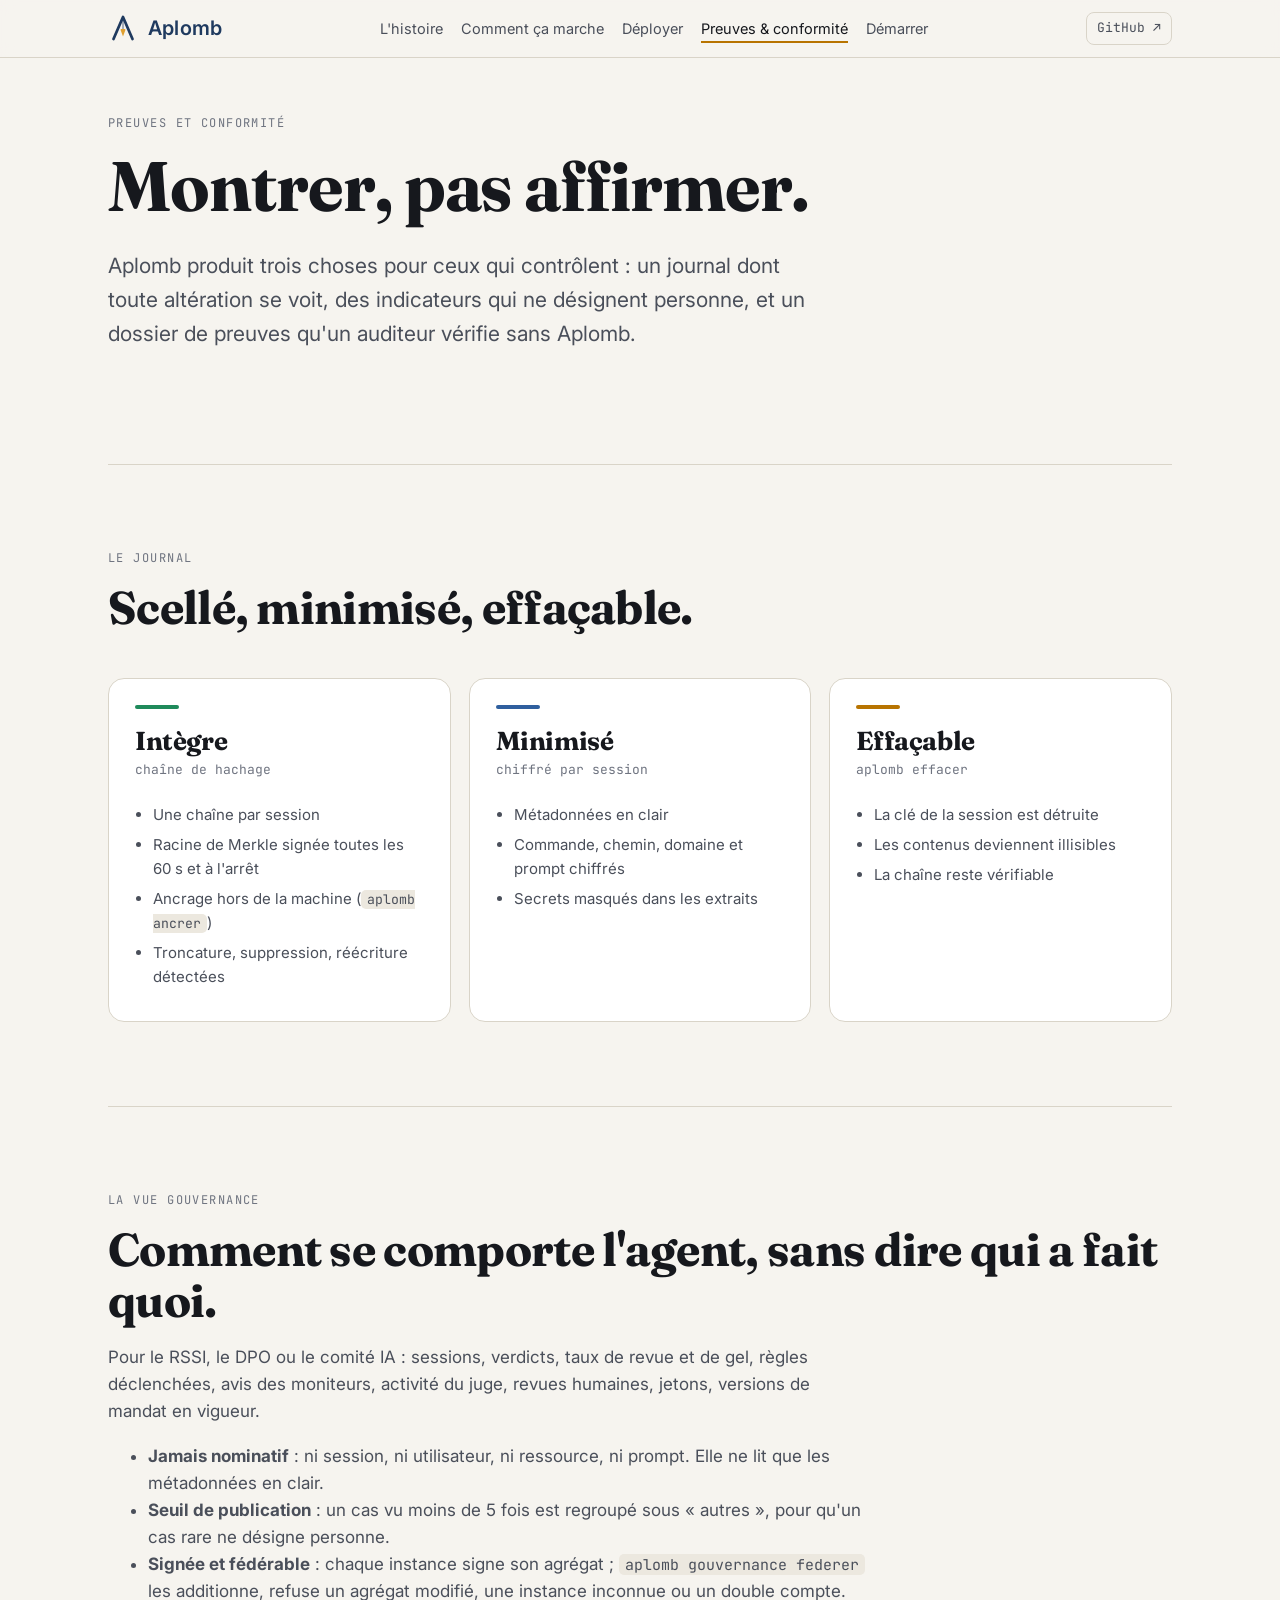
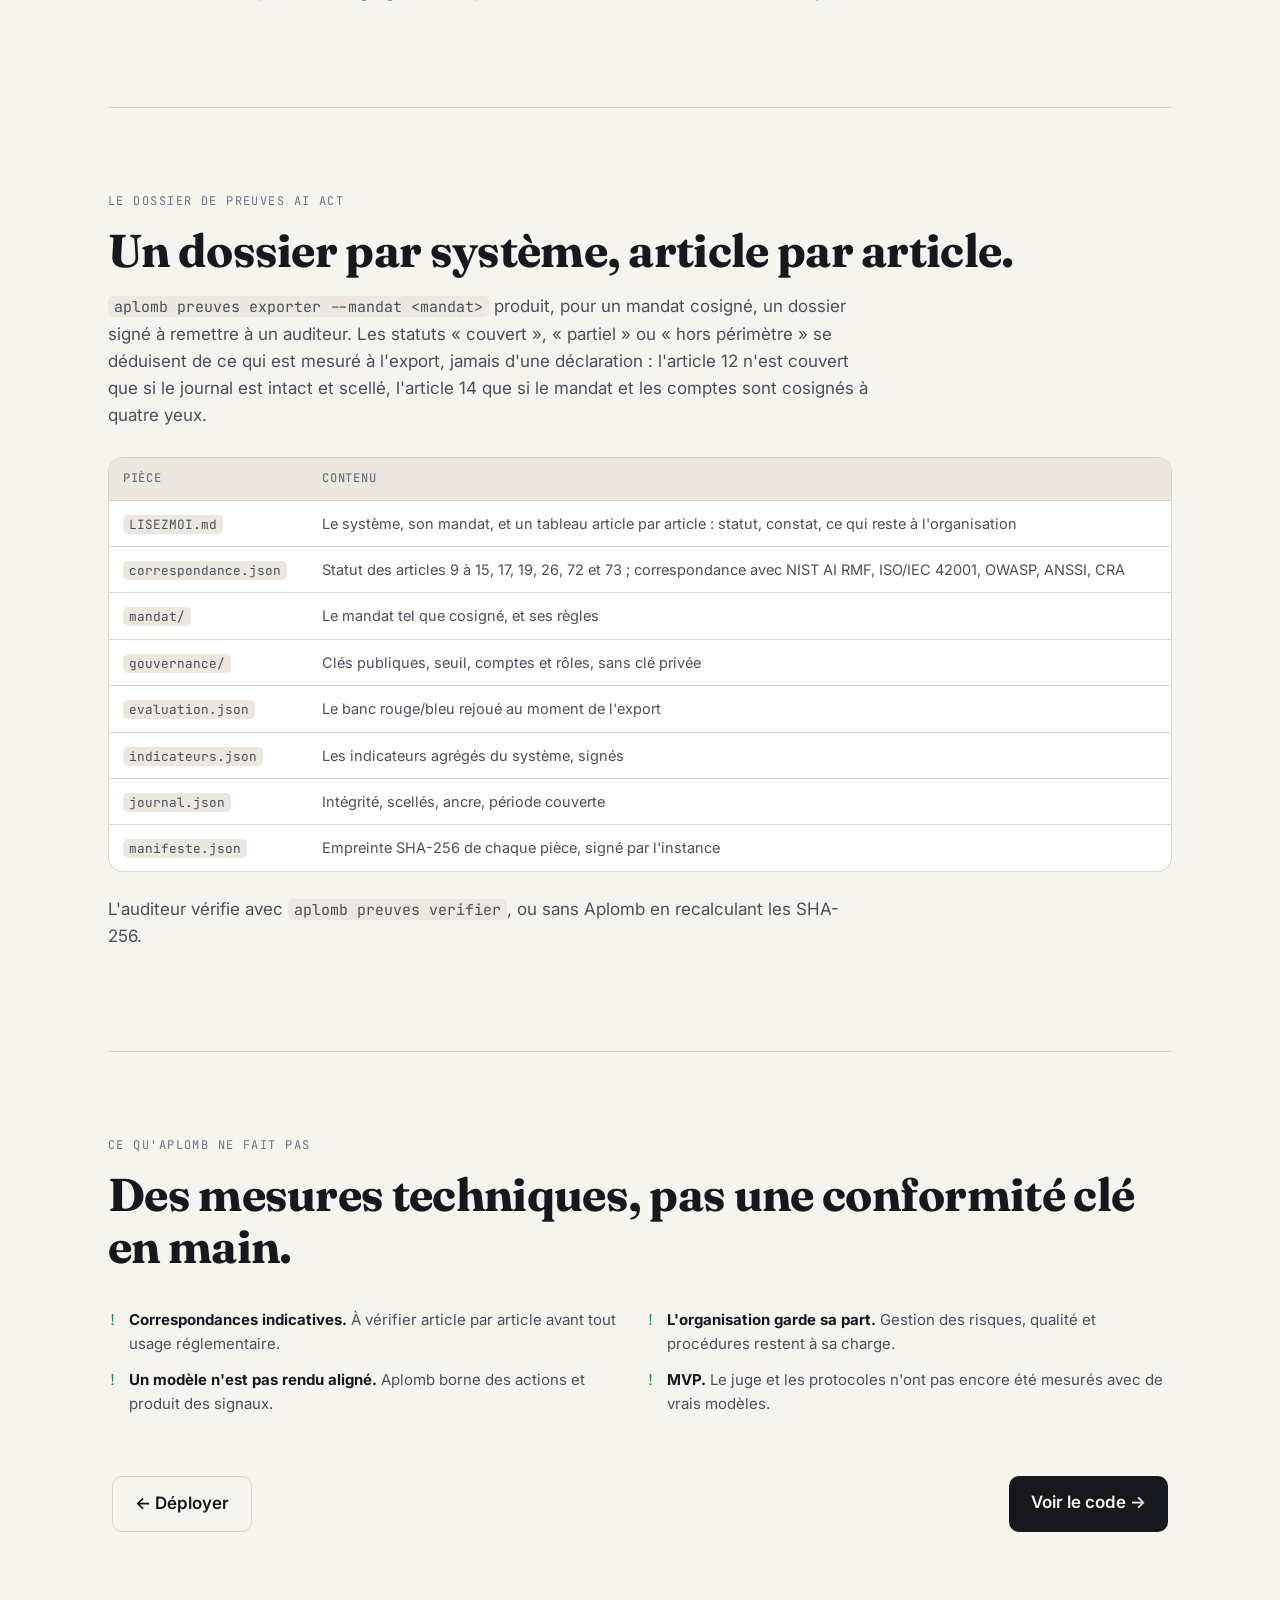
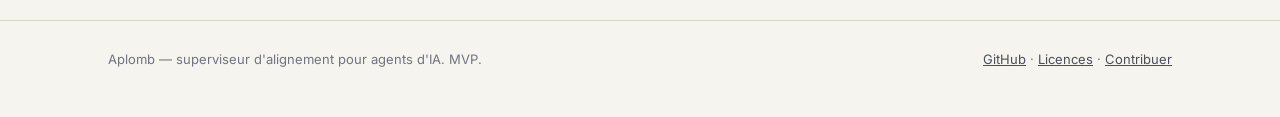
==== site/conformite.html @ 59f0d578 "Site de présentation (GitHub Pages) Quatre pages dans site/ : l'histoire, comment ça marche, déploye" ====
<!doctype html>
<html lang="fr">
<head>
<meta charset="utf-8">
<meta name="viewport" content="width=device-width, initial-scale=1">
<title>Preuves et conformité</title>
<meta name="description" content="Journal scellé, vue gouvernance fédérée et dossier de preuves AI Act signé : ce qu'Aplomb remet à ceux qui contrôlent.">
<link rel="icon" href="assets/aplomb.svg" type="image/svg+xml">
<link rel="preconnect" href="https://fonts.googleapis.com">
<link href="https://fonts.googleapis.com/css2?family=Fraunces:opsz,wght@9..144,500;9..144,700&family=Inter:wght@400;500;600&family=JetBrains+Mono:wght@400;500&display=swap" rel="stylesheet">
<link rel="stylesheet" href="assets/style.css">
</head>
<body>

<header class="top"><div class="wrap">
<nav class="top" aria-label="Navigation principale">
  <a class="logo" href="index.html"><img src="assets/aplomb.svg" alt="">Aplomb</a>
  <ul>
    <li><a href="index.html">L'histoire</a></li>
    <li><a href="fonctionnement.html">Comment ça marche</a></li>
    <li><a href="deployer.html">Déployer</a></li>
    <li><a href="conformite.html" aria-current="page">Preuves &amp; conformité</a></li>
    <li><a href="deployer.html#demarrer">Démarrer</a></li>
  </ul>
  <a class="gh" href="https://github.com/bdudout/aplomb">GitHub ↗</a>
</nav>
</div></header>

<div class="wrap">

<section class="hero">
  <div class="kicker">Preuves et conformité</div>
  <h1>Montrer, pas affirmer.</h1>
  <p class="lead" style="margin-top:24px">Aplomb produit trois choses pour ceux qui contrôlent : un journal dont toute altération se voit, des indicateurs qui ne désignent personne, et un dossier de preuves qu'un auditeur vérifie sans Aplomb.</p>
</section>

<section id="journal">
  <div class="kicker">Le journal</div>
  <h2>Scellé, minimisé, effaçable.</h2>
  <div class="acts">
    <div class="act">
      <div class="bar" style="background:var(--prv)"></div>
      <h3>Intègre</h3>
      <div class="sub">chaîne de hachage</div>
      <ul>
        <li>Une chaîne par session</li>
        <li>Racine de Merkle signée toutes les 60 s et à l'arrêt</li>
        <li>Ancrage hors de la machine (<code>aplomb ancrer</code>)</li>
        <li>Troncature, suppression, réécriture détectées</li>
      </ul>
    </div>
    <div class="act">
      <div class="bar" style="background:var(--dec)"></div>
      <h3>Minimisé</h3>
      <div class="sub">chiffré par session</div>
      <ul>
        <li>Métadonnées en clair</li>
        <li>Commande, chemin, domaine et prompt chiffrés</li>
        <li>Secrets masqués dans les extraits</li>
      </ul>
    </div>
    <div class="act">
      <div class="bar" style="background:var(--mon)"></div>
      <h3>Effaçable</h3>
      <div class="sub">aplomb effacer</div>
      <ul>
        <li>La clé de la session est détruite</li>
        <li>Les contenus deviennent illisibles</li>
        <li>La chaîne reste vérifiable</li>
      </ul>
    </div>
  </div>
</section>

<section id="gouvernance">
  <div class="kicker">La vue gouvernance</div>
  <h2>Comment se comporte l'agent, sans dire qui a fait quoi.</h2>
  <div class="prose">
    <p>Pour le RSSI, le DPO ou le comité IA : sessions, verdicts, taux de revue et de gel, règles déclenchées, avis des moniteurs, activité du juge, revues humaines, jetons, versions de mandat en vigueur.</p>
    <ul>
      <li><b>Jamais nominatif</b> : ni session, ni utilisateur, ni ressource, ni prompt. Elle ne lit que les métadonnées en clair.</li>
      <li><b>Seuil de publication</b> : un cas vu moins de 5 fois est regroupé sous « autres », pour qu'un cas rare ne désigne personne.</li>
      <li><b>Signée et fédérable</b> : chaque instance signe son agrégat ; <code>aplomb gouvernance federer</code> les additionne, refuse un agrégat modifié, une instance inconnue ou un double compte.</li>
    </ul>
  </div>
</section>

<section id="preuves">
  <div class="kicker">Le dossier de preuves AI Act</div>
  <h2>Un dossier par système, article par article.</h2>
  <div class="prose">
    <p><code>aplomb preuves exporter --mandat &lt;mandat&gt;</code> produit, pour un mandat cosigné, un dossier signé à remettre à un auditeur. Les statuts « couvert », « partiel » ou « hors périmètre » se déduisent de ce qui est mesuré à l'export, jamais d'une déclaration : l'article 12 n'est couvert que si le journal est intact et scellé, l'article 14 que si le mandat et les comptes sont cosignés à quatre yeux.</p>
  </div>
  <div class="table-wrap">
    <table>
      <thead><tr><th>Pièce</th><th>Contenu</th></tr></thead>
      <tbody>
        <tr><td><code>LISEZMOI.md</code></td><td>Le système, son mandat, et un tableau article par article : statut, constat, ce qui reste à l'organisation</td></tr>
        <tr><td><code>correspondance.json</code></td><td>Statut des articles 9 à 15, 17, 19, 26, 72 et 73 ; correspondance avec NIST AI RMF, ISO/IEC 42001, OWASP, ANSSI, CRA</td></tr>
        <tr><td><code>mandat/</code></td><td>Le mandat tel que cosigné, et ses règles</td></tr>
        <tr><td><code>gouvernance/</code></td><td>Clés publiques, seuil, comptes et rôles, sans clé privée</td></tr>
        <tr><td><code>evaluation.json</code></td><td>Le banc rouge/bleu rejoué au moment de l'export</td></tr>
        <tr><td><code>indicateurs.json</code></td><td>Les indicateurs agrégés du système, signés</td></tr>
        <tr><td><code>journal.json</code></td><td>Intégrité, scellés, ancre, période couverte</td></tr>
        <tr><td><code>manifeste.json</code></td><td>Empreinte SHA-256 de chaque pièce, signé par l'instance</td></tr>
      </tbody>
    </table>
  </div>
  <div class="prose" style="margin-top:24px">
    <p>L'auditeur vérifie avec <code>aplomb preuves verifier</code>, ou sans Aplomb en recalculant les SHA-256.</p>
  </div>
</section>

<section id="limites">
  <div class="kicker">Ce qu'Aplomb ne fait pas</div>
  <h2>Des mesures techniques, pas une conformité clé en main.</h2>
  <div class="promise">
    <div><span class="x">!</span><span><b>Correspondances indicatives.</b> À vérifier article par article avant tout usage réglementaire.</span></div>
    <div><span class="x">!</span><span><b>L'organisation garde sa part.</b> Gestion des risques, qualité et procédures restent à sa charge.</span></div>
    <div><span class="x">!</span><span><b>Un modèle n'est pas rendu aligné.</b> Aplomb borne des actions et produit des signaux.</span></div>
    <div><span class="x">!</span><span><b>MVP.</b> Le juge et les protocoles n'ont pas encore été mesurés avec de vrais modèles.</span></div>
  </div>
  <div class="next">
    <a class="btn ghost" href="deployer.html">← Déployer</a>
    <a class="btn" href="https://github.com/bdudout/aplomb">Voir le code →</a>
  </div>
</section>
</div>

<footer>
  <div class="wrap cols">
    <span>Aplomb — superviseur d'alignement pour agents d'IA. MVP.</span>
    <span><a href="https://github.com/bdudout/aplomb">GitHub</a> · <a href="https://github.com/bdudout/aplomb/blob/main/LICENSE">Licences</a> · <a href="https://github.com/bdudout/aplomb/blob/main/CONTRIBUTING.md">Contribuer</a></span>
  </div>
</footer>
</body>
</html>
---- site/assets/style.css ----
/* Aplomb — site de présentation. Dérivé de la maquette storytelling LLMiddler. */
:root{
  --bg:#f6f4ef; --bg-2:#ece8df; --ink:#16181d; --ink-2:#4a4f5a; --ink-3:#6f7480;
  --line:#d9d4c8; --card:#ffffff; --navy:#1f3a5f;
  --dec:#2f5f9e; --mon:#b87400; --prv:#1f8a5b; --stop:#c8372d;
  --dec-bg:#e4ecf7; --mon-bg:#fbf0dc; --prv-bg:#e1f3ea; --stop-bg:#fbe5e3;
  --mono:"JetBrains Mono",ui-monospace,monospace;
  --serif:"Fraunces",Georgia,serif;
  --sans:"Inter",system-ui,sans-serif;
}
@media (prefers-color-scheme: dark){
  :root:not([data-theme="light"]){
    --bg:#111317; --bg-2:#181b21; --ink:#eceae4; --ink-2:#b4b7bf; --ink-3:#8b909a;
    --line:#2a2e36; --card:#1a1d23; --navy:#e8eef6;
    --dec:#86aef0; --mon:#f0b14a; --prv:#5ccf98; --stop:#ff7a6e;
    --dec-bg:#1b2840; --mon-bg:#33280f; --prv-bg:#13301f; --stop-bg:#3a1a17;
  }
}
:root[data-theme="dark"]{
  --bg:#111317; --bg-2:#181b21; --ink:#eceae4; --ink-2:#b4b7bf; --ink-3:#8b909a;
  --line:#2a2e36; --card:#1a1d23; --navy:#e8eef6;
  --dec:#86aef0; --mon:#f0b14a; --prv:#5ccf98; --stop:#ff7a6e;
  --dec-bg:#1b2840; --mon-bg:#33280f; --prv-bg:#13301f; --stop-bg:#3a1a17;
}
*{box-sizing:border-box}
html{scroll-behavior:smooth}
body{margin:0;background:var(--bg);color:var(--ink);font:400 17px/1.6 var(--sans);-webkit-font-smoothing:antialiased}
a{color:inherit}
code{font-family:var(--mono);font-size:.88em;background:var(--bg-2);padding:1px 6px;border-radius:5px}
pre{font-family:var(--mono);font-size:13.5px;line-height:1.55;background:var(--card);border:1px solid var(--line);border-radius:12px;padding:16px 18px;overflow-x:auto;margin:16px 0}
pre code{background:none;padding:0}
.wrap{max-width:1120px;margin:0 auto;padding:0 16px}
@media(min-width:760px){.wrap{padding:0 28px}}

/* navigation */
header.top{position:sticky;top:0;z-index:10;background:color-mix(in srgb,var(--bg) 92%,transparent);backdrop-filter:blur(8px);border-bottom:1px solid var(--line)}
nav.top{display:flex;justify-content:space-between;align-items:center;gap:16px;padding:12px 0;flex-wrap:wrap}
.logo{display:flex;align-items:center;gap:10px;text-decoration:none;font:600 20px var(--sans);letter-spacing:.01em;color:var(--navy)}
.logo img{width:30px;height:30px}
nav.top ul{display:flex;gap:4px 18px;list-style:none;margin:0;padding:0;font-size:14.5px;color:var(--ink-2);flex-wrap:wrap}
nav.top ul a{text-decoration:none;padding:4px 0;border-bottom:2px solid transparent}
nav.top ul a:hover{color:var(--ink)}
nav.top ul a[aria-current="page"]{color:var(--ink);border-bottom-color:var(--mon)}
nav.top .gh{font-family:var(--mono);font-size:13px;border:1px solid var(--line);border-radius:8px;padding:5px 10px;text-decoration:none;color:var(--ink-2)}
@media(max-width:719px){nav.top ul{order:3;width:100%;overflow-x:auto;flex-wrap:nowrap;padding-bottom:2px;scrollbar-width:none}nav.top ul::-webkit-scrollbar{display:none}nav.top ul li{flex:none}}

h1,h2,h3{font-family:var(--serif);font-weight:700;letter-spacing:-.015em;line-height:1.12;margin:0}
h1{font-size:clamp(36px,6.2vw,70px)}
h2{font-size:clamp(28px,4.2vw,46px)}
h3{font-size:21px}
.kicker{font-family:var(--mono);font-size:12px;letter-spacing:.12em;text-transform:uppercase;color:var(--ink-3);margin-bottom:14px}
.lead{font-size:clamp(18px,2.1vw,21px);color:var(--ink-2);max-width:700px}
section{padding:84px 0;border-top:1px solid var(--line)}
section.hero{border-top:0;padding:56px 0 80px}
.prose{max-width:760px}
.prose p,.prose li{color:var(--ink-2)}
.prose h3{margin:36px 0 8px}

/* hero */
.hero .time{font-family:var(--mono);color:var(--ink-3);font-size:14px;margin-bottom:22px}
.hero h1 em{font-style:normal;background:linear-gradient(transparent 62%, var(--mon-bg) 62%)}
.hero .lead{margin:26px 0 34px}
.verbs{display:flex;flex-wrap:wrap;gap:10px}
.verb{font-family:var(--mono);font-size:14px;padding:8px 14px;border-radius:999px;border:1px solid var(--line);background:var(--card)}
.verb i{font-style:normal;display:inline-block;width:8px;height:8px;border-radius:50%;margin-right:8px;vertical-align:1px}

/* chapitres */
.chapter{display:grid;gap:40px}
@media(min-width:860px){.chapter{grid-template-columns:1fr 1.05fr;align-items:start}}
.chapter p{color:var(--ink-2);margin:18px 0 0}
.chapter .punch{font-family:var(--serif);font-size:24px;color:var(--ink);line-height:1.3;margin-top:26px}
.quote-stack{display:grid;gap:14px}
.persona{background:var(--card);border:1px solid var(--line);border-radius:14px;padding:20px 22px}
.persona .who{font-family:var(--mono);font-size:12px;color:var(--ink-3);text-transform:uppercase;letter-spacing:.08em}
.persona .q{font-family:var(--serif);font-size:20px;margin:6px 0 8px;line-height:1.3}
.persona .a{font-size:15px;color:var(--ink-2)}

/* démo */
.demo{margin-top:40px;background:var(--card);border:1px solid var(--line);border-radius:18px;overflow:hidden}
.demo-head{display:flex;justify-content:space-between;align-items:center;gap:12px;flex-wrap:wrap;padding:14px 18px;border-bottom:1px solid var(--line)}
.demo-title{font-family:var(--mono);font-size:13px;color:var(--ink-2)}
.lenses{display:flex;gap:6px;flex-wrap:wrap}
.lens{font:500 14px var(--sans);border:1px solid var(--line);background:var(--bg);color:var(--ink-2);padding:7px 14px;border-radius:999px;cursor:pointer}
.lens[aria-pressed="true"]{background:var(--ink);color:var(--bg);border-color:var(--ink)}
.lens-note{padding:12px 18px;font-size:14.5px;color:var(--ink-2);background:var(--bg-2);border-bottom:1px solid var(--line)}
.trace{list-style:none;margin:0;padding:0}
.ev{display:grid;grid-template-columns:72px 1fr;gap:4px 16px;padding:14px 18px;border-bottom:1px solid var(--line);transition:opacity .3s}
.ev:last-child{border-bottom:0}
.ev.off{opacity:.15}
.ev .t{font-family:var(--mono);font-size:12.5px;color:var(--ink-3);padding-top:2px}
.ev .raw{font-family:var(--mono);font-size:13.5px;overflow-wrap:anywhere}
.ev .raw .k{color:var(--dec);font-weight:500}
.ev .note{grid-column:2;display:none;font-size:14.5px;color:var(--ink-2);border-radius:8px;padding:8px 12px;margin-top:6px}
.ev .note .tag{font-family:var(--mono);font-size:11px;text-transform:uppercase;letter-spacing:.06em;margin-right:10px;font-weight:500}
.ev .note.allow{background:var(--prv-bg)} .ev .note.allow .tag{color:var(--prv)}
.ev .note.review{background:var(--mon-bg)} .ev .note.review .tag{color:var(--mon)}
.ev .note.deny{background:var(--stop-bg)} .ev .note.deny .tag{color:var(--stop)}
.ev .note.gel{background:var(--ink);color:var(--bg)} .ev .note.gel .tag{color:var(--bg)}
.ev .note.info{background:var(--dec-bg)} .ev .note.info .tag{color:var(--dec)}
.demo[data-lens="decide"] .note[data-l="decide"],
.demo[data-lens="watch"] .note[data-l="watch"],
.demo[data-lens="prove"] .note[data-l="prove"]{display:block}
@media(max-width:520px){.ev{grid-template-columns:1fr}.ev .note{grid-column:1}}
.demo-foot{display:flex;justify-content:space-between;gap:12px;flex-wrap:wrap;padding:12px 18px;border-top:1px solid var(--line);font-size:13px;color:var(--ink-3)}
.demo-foot button{font:500 13px var(--sans);background:none;border:1px solid var(--line);border-radius:8px;padding:6px 12px;color:var(--ink-2);cursor:pointer}

/* verdicts */
.verdicts{display:grid;gap:12px;margin-top:40px}
@media(min-width:760px){.verdicts{grid-template-columns:repeat(4,1fr)}}
.vd{border-radius:14px;padding:18px;border:1px solid var(--line);background:var(--card)}
.vd b{font-family:var(--mono);font-size:14px;display:inline-block;padding:3px 10px;border-radius:6px;margin-bottom:10px}
.vd p{margin:0;font-size:14.5px;color:var(--ink-2)}
.vd.allow b{background:var(--prv-bg);color:var(--prv)}
.vd.review b{background:var(--mon-bg);color:var(--mon)}
.vd.deny b{background:var(--stop-bg);color:var(--stop)}
.vd.gel b{background:var(--ink);color:var(--bg)}
.arrow{font-family:var(--mono);font-size:13px;color:var(--ink-3);margin-top:12px;text-align:center}

/* modules / actes */
.acts{display:grid;gap:18px;margin-top:44px}
@media(min-width:860px){.acts{grid-template-columns:repeat(3,1fr)}}
.act{border-radius:16px;padding:26px;border:1px solid var(--line);background:var(--card);display:flex;flex-direction:column}
.act .bar{height:4px;border-radius:2px;width:44px;margin-bottom:18px}
.act h3{font-size:26px}
.act .sub{color:var(--ink-3);font-family:var(--mono);font-size:13px;margin:4px 0 16px}
.act ul{margin:0;padding-left:18px;color:var(--ink-2);font-size:15px}
.act li{margin:6px 0}
.act .proof{margin-top:auto;padding-top:18px;font-size:13px;color:var(--ink-3)}
.act a.more{margin-top:14px;font-size:14px;font-weight:500;text-decoration:none;color:var(--dec)}

/* règle */
.rule{margin-top:44px;display:grid;gap:14px}
@media(min-width:760px){.rule{grid-template-columns:1fr 1fr}}
.rule .box{border-radius:14px;padding:22px;border:1px solid var(--line);background:var(--card)}
.rule .box h3{font-size:19px;margin-bottom:6px}
.rule .box p{margin:0;color:var(--ink-2);font-size:15px}
.rule .eq{grid-column:1/-1;text-align:center;font-family:var(--serif);font-size:clamp(20px,2.6vw,28px);padding:22px;border-radius:14px;background:var(--ink);color:var(--bg)}

/* échelle */
.ladder{display:grid;gap:14px;margin-top:44px}
@media(min-width:860px){.ladder{grid-template-columns:repeat(3,1fr)}}
.rung{background:var(--card);border:1px solid var(--line);border-radius:14px;padding:18px}
.rung .n{font-family:var(--mono);font-size:12px;color:var(--ink-3)}
.rung h3{font-size:19px;margin:6px 0 8px}
.rung p{font-size:14.5px;color:var(--ink-2);margin:0}
.status{display:inline-block;font-family:var(--mono);font-size:11px;text-transform:uppercase;letter-spacing:.06em;padding:3px 8px;border-radius:6px;margin-top:12px}
.s-live{background:var(--prv-bg);color:var(--prv)}
.s-bench{background:var(--dec-bg);color:var(--dec)}
.s-next{background:var(--mon-bg);color:var(--mon)}

/* cas d'usage */
.cases{display:grid;gap:14px;margin-top:40px}
@media(min-width:760px){.cases{grid-template-columns:repeat(2,1fr)}}
.case{border:1px solid var(--line);border-radius:14px;padding:22px;background:var(--card)}
.case .tag{font-family:var(--mono);font-size:12px;color:var(--ink-3)}
.case h3{margin:6px 0 8px;font-size:21px}
.case p{margin:0;color:var(--ink-2);font-size:15px}
.case .inv{margin-top:12px;font-family:var(--mono);font-size:12.5px;color:var(--ink-2);background:var(--bg-2);border-radius:8px;padding:10px 12px}

/* pourquoi maintenant */
.why{display:grid;gap:18px;margin-top:40px}
@media(min-width:760px){.why{grid-template-columns:repeat(3,1fr)}}
.why div{border-left:3px solid var(--line);padding-left:16px}
.why h3{font-size:19px;margin-bottom:6px}
.why p{margin:0;color:var(--ink-2);font-size:15px}

/* promesses */
.promise{display:grid;gap:12px;margin-top:36px}
@media(min-width:760px){.promise{grid-template-columns:repeat(2,1fr)}}
.promise div{display:flex;gap:12px;align-items:flex-start;font-size:15px;color:var(--ink-2)}
.promise b{color:var(--ink)}
.promise span.x{font-family:var(--mono);color:var(--prv);flex:none}

/* tableaux */
.table-wrap{overflow-x:auto;margin-top:28px;border:1px solid var(--line);border-radius:14px;background:var(--card)}
table{border-collapse:collapse;width:100%;font-size:14.5px}
th,td{text-align:left;padding:11px 14px;border-bottom:1px solid var(--line);vertical-align:top}
th{font-family:var(--mono);font-size:12px;text-transform:uppercase;letter-spacing:.06em;color:var(--ink-3);font-weight:500;background:var(--bg-2)}
tr:last-child td{border-bottom:0}
td{color:var(--ink-2)}
tr.reco td{background:var(--prv-bg);color:var(--ink)}

/* étapes */
.steps{counter-reset:s;list-style:none;padding:0;margin:32px 0 0;display:grid;gap:14px}
.steps li{counter-increment:s;min-width:0;background:var(--card);border:1px solid var(--line);border-radius:14px;padding:18px 20px 18px 64px;position:relative;color:var(--ink-2)}
.steps li::before{content:counter(s);position:absolute;left:20px;top:16px;width:30px;height:30px;border-radius:50%;background:var(--ink);color:var(--bg);font:600 14px/30px var(--mono);text-align:center}
.steps li b{color:var(--ink);display:block;margin-bottom:4px}
.steps pre{margin:10px 0 0}

/* schéma de position */
.biz{margin:40px 0 0;background:var(--card);border:1px solid var(--line);border-radius:18px;padding:16px}
.biz svg{width:100%;height:auto;display:block;font-family:var(--sans)}
.biz .zone{fill:none;stroke:var(--ink-3);stroke-width:1.2;stroke-dasharray:6 6}
.biz .zone.ext{fill:var(--bg-2);stroke-dasharray:3 5}
.biz .zl{font:500 11px var(--mono);letter-spacing:.1em;fill:var(--ink-3)}
.biz .node rect{fill:var(--bg);stroke:var(--line);stroke-width:1.2}
.biz .node.loc rect{fill:var(--prv-bg);stroke:var(--prv)}
.biz .node.box rect{fill:var(--dec-bg);stroke:var(--dec)}
.biz .t{font-size:15px;font-weight:600;fill:var(--ink);text-anchor:middle}
.biz .s{font-size:12px;fill:var(--ink-2);text-anchor:middle}
.biz .core rect{fill:var(--ink)}
.biz .ct{font:700 24px var(--serif);fill:var(--bg);text-anchor:middle}
.biz .cs{font-size:12px;fill:var(--bg);opacity:.8;text-anchor:middle}
.biz .l{fill:none;stroke-width:2}
.biz .l.dash{stroke-dasharray:5 4}
.biz .dec{stroke:var(--dec)} .biz .mon{stroke:var(--mon)} .biz .prv{stroke:var(--prv)} .biz .ink{stroke:var(--ink)} .biz .stop{stroke:var(--stop)}
.biz .f-dec{fill:var(--dec)} .biz .f-mon{fill:var(--mon)} .biz .f-prv{fill:var(--prv)} .biz .f-ink{fill:var(--ink)} .biz .f-stop{fill:var(--stop)}
.biz .lb{font-size:12px;font-weight:500;text-anchor:middle}
.biz .dec-t{fill:var(--dec)} .biz .mon-t{fill:var(--mon)} .biz .prv-t{fill:var(--prv)} .biz .ink-t{fill:var(--ink)} .biz .stop-t{fill:var(--stop)}
.biz .lb.st{text-anchor:start} .biz .lb.en{text-anchor:end}
.biz .lg text{font-size:12px;fill:var(--ink-2)}
.gains{display:grid;gap:14px;margin-top:22px}
@media(min-width:760px){.gains{grid-template-columns:repeat(4,1fr)}}
.gains div{border-left:3px solid var(--line);padding-left:14px;font-size:14px;color:var(--ink-2)}
.gains b{display:block;color:var(--ink);font-size:15px;margin-bottom:4px}

/* fin de page */
.cta{text-align:center;padding:100px 0 110px}
.cta h2{max-width:780px;margin:0 auto}
.cta p{color:var(--ink-2);max-width:620px;margin:20px auto 30px}
.btn{display:inline-block;text-decoration:none;font-weight:600;padding:13px 22px;border-radius:10px;background:var(--ink);color:var(--bg);margin:4px}
.btn.ghost{background:transparent;color:var(--ink);border:1px solid var(--line)}
.next{display:flex;justify-content:space-between;gap:12px;flex-wrap:wrap;margin-top:56px}
footer{border-top:1px solid var(--line);padding:28px 0 48px;font-size:13px;color:var(--ink-3)}
footer .cols{display:flex;justify-content:space-between;gap:20px;flex-wrap:wrap}
footer a{color:var(--ink-2)}
@media (prefers-reduced-motion: reduce){.ev{transition:none}html{scroll-behavior:auto}}
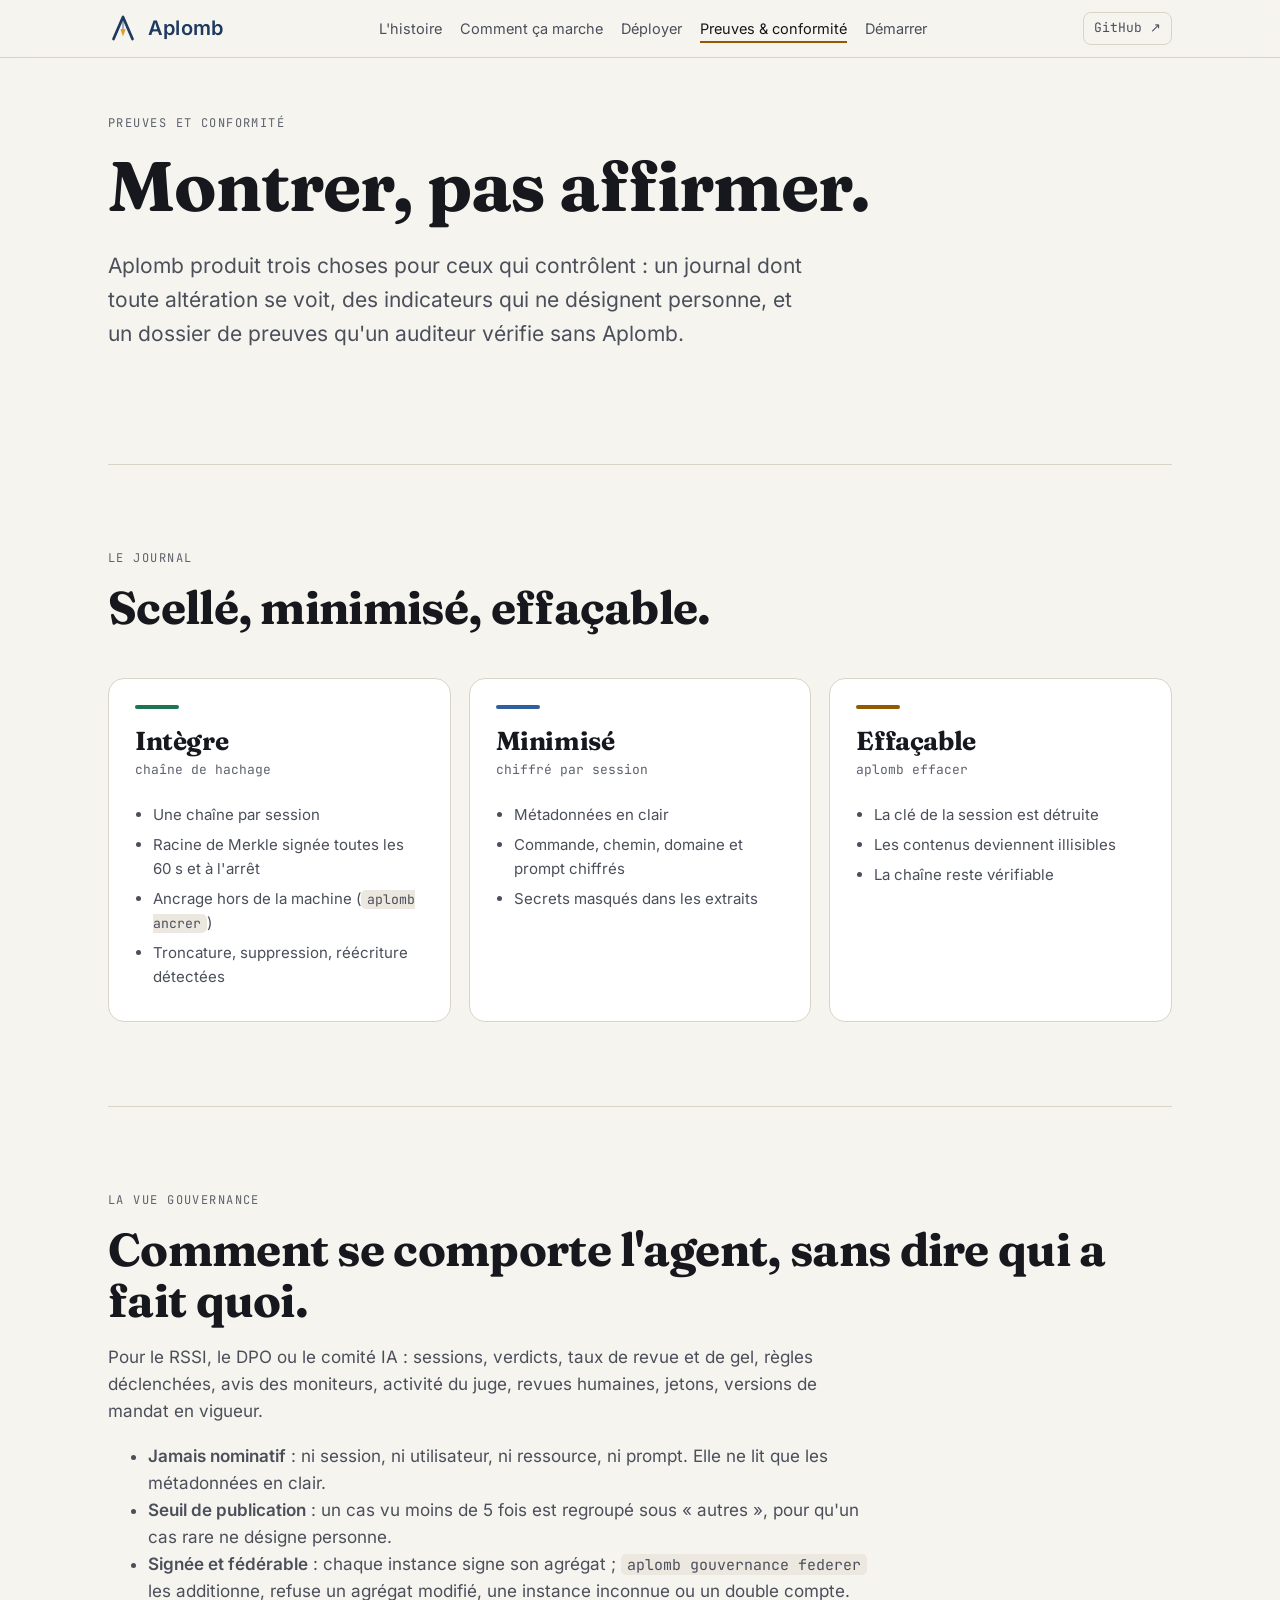
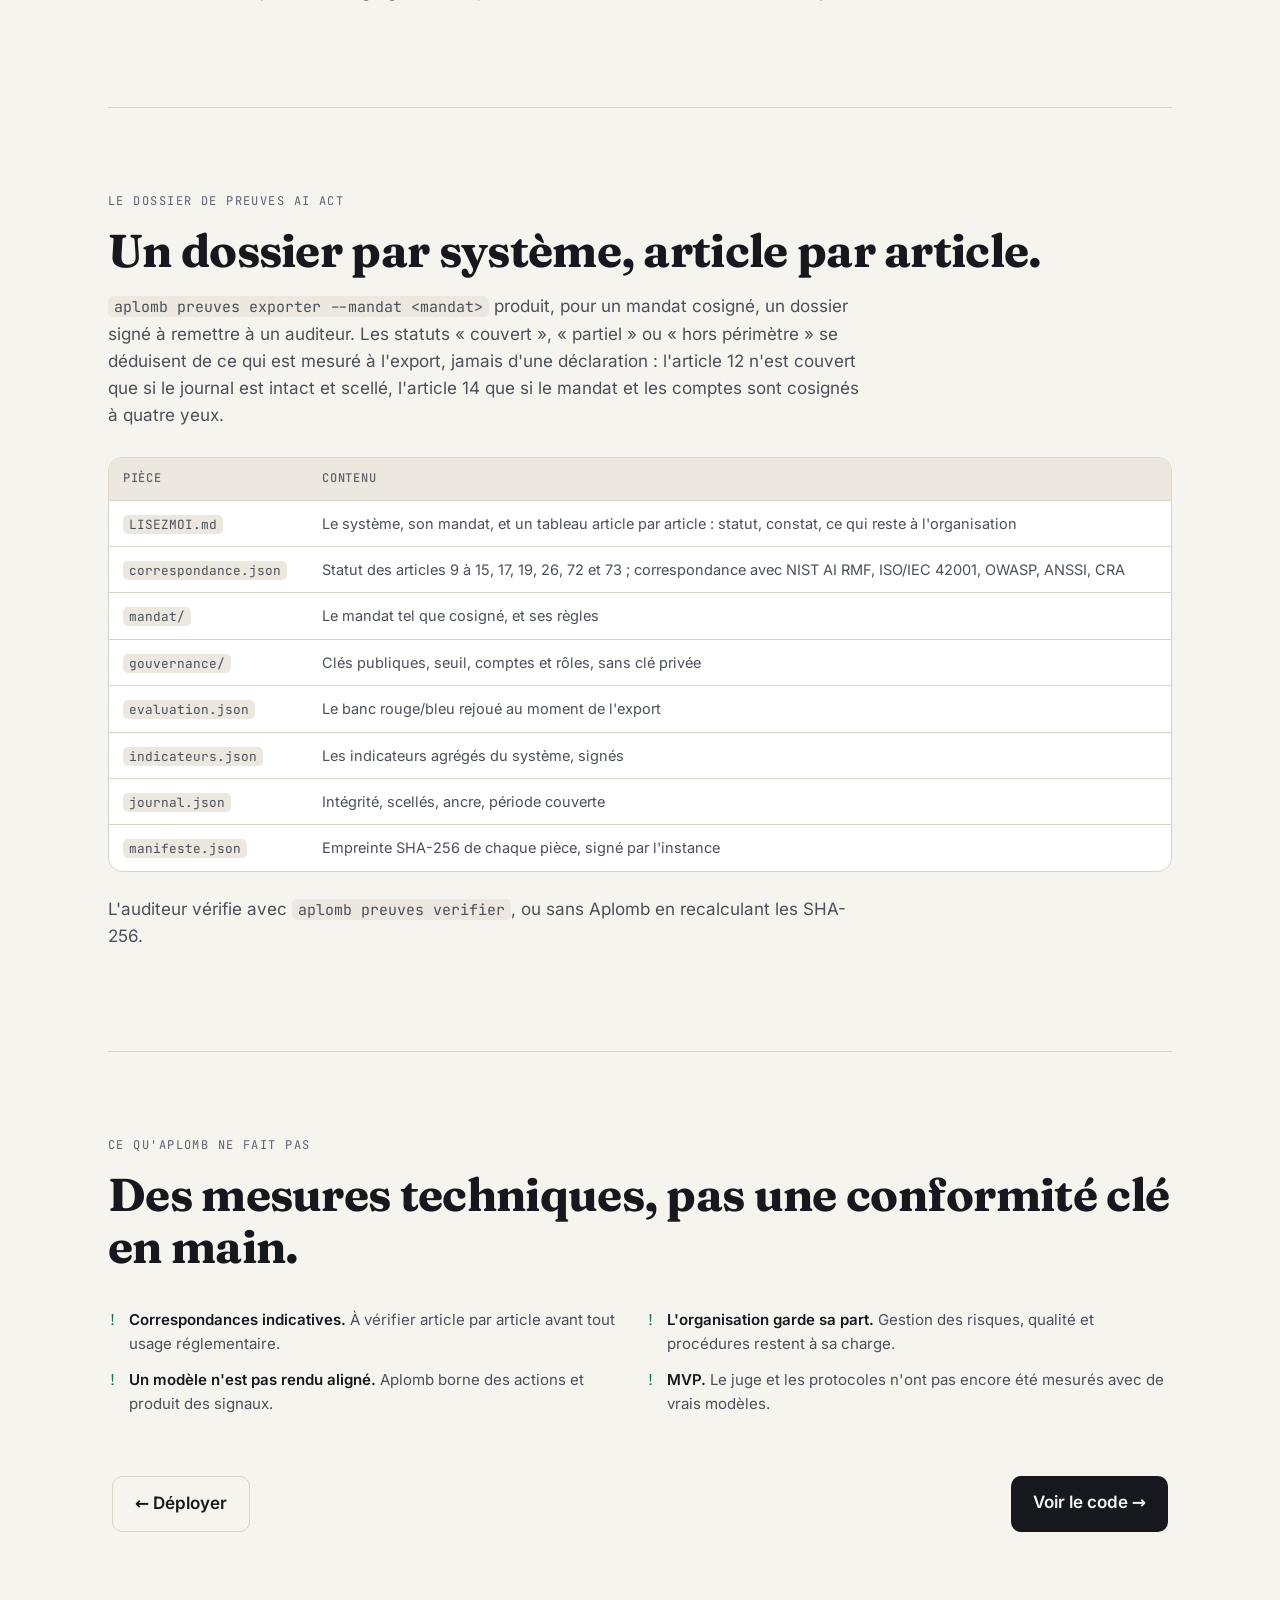
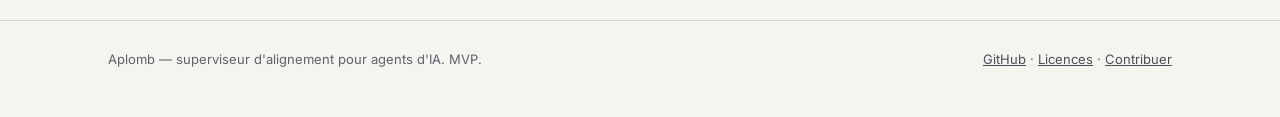
==== commit 53f21744: "Site : démo fidèle aux règles, aperçu de partage, polices locales - Démo : .env.production et git co" ====
--- a/site/conformite.html
+++ b/site/conformite.html
@@ -6,9 +6,21 @@
 <title>Preuves et conformité</title>
 <meta name="description" content="Journal scellé, vue gouvernance fédérée et dossier de preuves AI Act signé : ce qu'Aplomb remet à ceux qui contrôlent.">
 <link rel="icon" href="assets/aplomb.svg" type="image/svg+xml">
-<link rel="preconnect" href="https://fonts.googleapis.com">
-<link href="https://fonts.googleapis.com/css2?family=Fraunces:opsz,wght@9..144,500;9..144,700&family=Inter:wght@400;500;600&family=JetBrains+Mono:wght@400;500&display=swap" rel="stylesheet">
+<link rel="preload" href="assets/fonts/fraunces-latin-700-normal.woff2" as="font" type="font/woff2" crossorigin>
 <link rel="stylesheet" href="assets/style.css">
+<link rel="canonical" href="https://bdudout.github.io/aplomb/conformite.html">
+<meta property="og:type" content="website">
+<meta property="og:site_name" content="Aplomb">
+<meta property="og:locale" content="fr_FR">
+<meta property="og:title" content="Preuves et conformité">
+<meta property="og:description" content="Journal scellé, vue gouvernance fédérée et dossier de preuves AI Act signé : ce qu'Aplomb remet à ceux qui contrôlent.">
+<meta property="og:url" content="https://bdudout.github.io/aplomb/conformite.html">
+<meta property="og:image" content="https://bdudout.github.io/aplomb/assets/apercu.png">
+<meta property="og:image:width" content="1200">
+<meta property="og:image:height" content="630">
+<meta property="og:image:alt" content="Aplomb — chaque action d'un agent d'IA décidée avant de s'exécuter.">
+<meta name="twitter:card" content="summary_large_image">
+<meta name="theme-color" content="#f6f4ef">
 </head>
 <body>
 
--- a/site/assets/style.css
+++ b/site/assets/style.css
@@ -1,8 +1,16 @@
 /* Aplomb — site de présentation. Dérivé de la maquette storytelling LLMiddler. */
+/* Polices servies par le site (OFL, via Fontsource) : aucune requête vers un tiers. */
+@font-face{font-family:"Fraunces";font-style:normal;font-weight:500;font-display:swap;src:url(fonts/fraunces-latin-500-normal.woff2) format("woff2")}
+@font-face{font-family:"Fraunces";font-style:normal;font-weight:700;font-display:swap;src:url(fonts/fraunces-latin-700-normal.woff2) format("woff2")}
+@font-face{font-family:"Inter";font-style:normal;font-weight:400;font-display:swap;src:url(fonts/inter-latin-400-normal.woff2) format("woff2")}
+@font-face{font-family:"Inter";font-style:normal;font-weight:500;font-display:swap;src:url(fonts/inter-latin-500-normal.woff2) format("woff2")}
+@font-face{font-family:"Inter";font-style:normal;font-weight:600;font-display:swap;src:url(fonts/inter-latin-600-normal.woff2) format("woff2")}
+@font-face{font-family:"JetBrains Mono";font-style:normal;font-weight:400;font-display:swap;src:url(fonts/jetbrains-mono-latin-400-normal.woff2) format("woff2")}
+@font-face{font-family:"JetBrains Mono";font-style:normal;font-weight:500;font-display:swap;src:url(fonts/jetbrains-mono-latin-500-normal.woff2) format("woff2")}
 :root{
-  --bg:#f6f4ef; --bg-2:#ece8df; --ink:#16181d; --ink-2:#4a4f5a; --ink-3:#6f7480;
+  --bg:#f6f4ef; --bg-2:#ece8df; --ink:#16181d; --ink-2:#4a4f5a; --ink-3:#5d626d;
   --line:#d9d4c8; --card:#ffffff; --navy:#1f3a5f;
-  --dec:#2f5f9e; --mon:#b87400; --prv:#1f8a5b; --stop:#c8372d;
+  --dec:#2f5f9e; --mon:#915a00; --prv:#1a7550; --stop:#b02e25;
   --dec-bg:#e4ecf7; --mon-bg:#fbf0dc; --prv-bg:#e1f3ea; --stop-bg:#fbe5e3;
   --mono:"JetBrains Mono",ui-monospace,monospace;
   --serif:"Fraunces",Georgia,serif;
@@ -209,6 +217,17 @@
 .biz .dec-t{fill:var(--dec)} .biz .mon-t{fill:var(--mon)} .biz .prv-t{fill:var(--prv)} .biz .ink-t{fill:var(--ink)} .biz .stop-t{fill:var(--stop)}
 .biz .lb.st{text-anchor:start} .biz .lb.en{text-anchor:end}
 .biz .lg text{font-size:12px;fill:var(--ink-2)}
+/* schéma : version verticale sur téléphone */
+.biz-m{display:none;margin-top:32px;gap:10px}
+.biz-m .row{background:var(--card);border:1px solid var(--line);border-radius:12px;padding:12px 14px;font-size:15px;color:var(--ink-2)}
+.biz-m .row b{color:var(--ink)}
+.biz-m .core-m{background:var(--ink);color:var(--bg);border-color:var(--ink);text-align:center}
+.biz-m .core-m b{color:var(--bg);font:700 22px var(--serif);display:block}
+.biz-m .down{text-align:center;font-family:var(--mono);font-size:13px;color:var(--ink-3)}
+.biz-m ul{margin:0;padding:0;list-style:none;display:grid;gap:8px}
+.biz-m li{display:flex;gap:10px;align-items:baseline}
+.biz-m li i{flex:none;width:18px;height:3px;border-radius:2px;transform:translateY(-4px)}
+@media(max-width:640px){.biz{display:none}.biz-m{display:grid}}
 .gains{display:grid;gap:14px;margin-top:22px}
 @media(min-width:760px){.gains{grid-template-columns:repeat(4,1fr)}}
 .gains div{border-left:3px solid var(--line);padding-left:14px;font-size:14px;color:var(--ink-2)}
